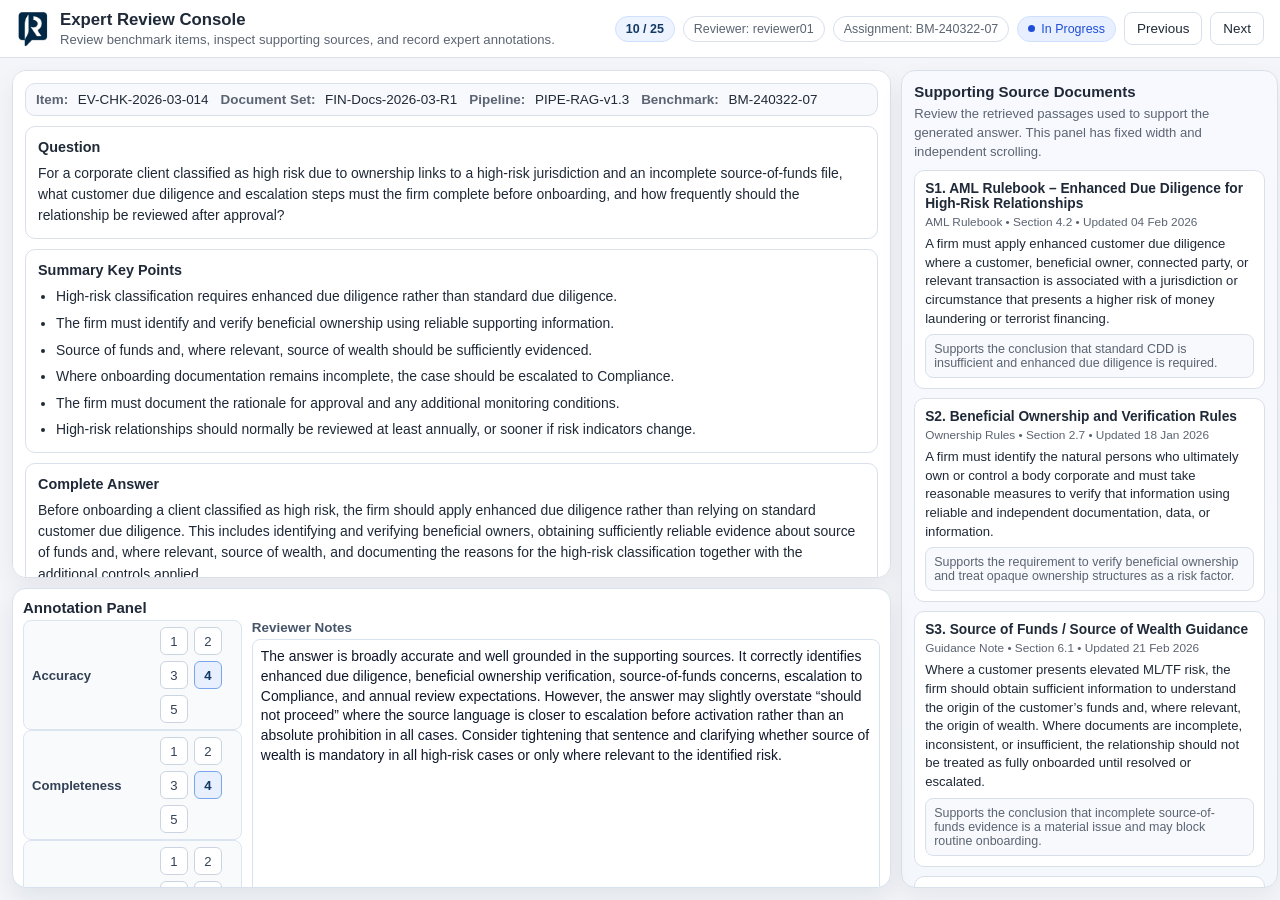
==== ui/review/expertUI.html @ d3af0b57 "Add UI consoles, stylesheets, and project cleanup - Add End User, Admin, and Expert Review Console H" ====
<!DOCTYPE html>
<html lang="en">
<head>
  <meta charset="UTF-8" />
  <meta name="viewport" content="width=device-width, initial-scale=1.0" />
  <title>Expert Review Console</title>
  <link rel="stylesheet" href="../../styles/expert-review.css" />
</head>
<body>
  <div class="app-shell">
    <header class="topbar">
      <div class="brand">
        <img class="brand-logo" src="../../images/askregulalogosmall.png" alt="AskRegula" />
        <div class="topbar-left">
          <h1>Expert Review Console</h1>
          <p>Review benchmark items, inspect supporting sources, and record expert annotations.</p>
        </div>
      </div>
      <div class="topbar-right">
        <span class="pill progress">10 / 25</span>
        <span class="pill">Reviewer: reviewer01</span>
        <span class="pill">Assignment: BM-240322-07</span>
        <span class="pill accent"><span class="pill-dot"></span>In Progress</span>
        <button class="btn">Previous</button>
        <button class="btn">Next</button>
      </div>
    </header>

    <div class="app-frame">
      <div class="review-grid">

        <!-- LEFT TOP: ITEM PANEL -->
        <main class="main">
          <div class="item-meta-row">
            <span><strong>Item:</strong> EV-CHK-2026-03-014</span>
            <span><strong>Document Set:</strong> FIN-Docs-2026-03-R1</span>
            <span><strong>Pipeline:</strong> PIPE-RAG-v1.3</span>
            <span><strong>Benchmark:</strong> BM-240322-07</span>
          </div>

          <section class="content-card">
            <h3>Question</h3>
            <p>
              For a corporate client classified as high risk due to ownership links to a high-risk jurisdiction
              and an incomplete source-of-funds file, what customer due diligence and escalation steps must the
              firm complete before onboarding, and how frequently should the relationship be reviewed after approval?
            </p>
          </section>

          <section class="content-card">
            <h3>Summary Key Points</h3>
            <ul class="bullet-list">
              <li>High-risk classification requires enhanced due diligence rather than standard due diligence.</li>
              <li>The firm must identify and verify beneficial ownership using reliable supporting information.</li>
              <li>Source of funds and, where relevant, source of wealth should be sufficiently evidenced.</li>
              <li>Where onboarding documentation remains incomplete, the case should be escalated to Compliance.</li>
              <li>The firm must document the rationale for approval and any additional monitoring conditions.</li>
              <li>High-risk relationships should normally be reviewed at least annually, or sooner if risk indicators change.</li>
            </ul>
          </section>

          <section class="content-card">
            <h3>Complete Answer</h3>
            <p>
              Before onboarding a client classified as high risk, the firm should apply enhanced due diligence rather
              than relying on standard customer due diligence. This includes identifying and verifying beneficial owners,
              obtaining sufficiently reliable evidence about source of funds and, where relevant, source of wealth, and
              documenting the reasons for the high-risk classification together with the additional controls applied.
              <br><br>
              Where the onboarding file is incomplete, particularly if material source-of-funds evidence is still missing
              or ownership arrangements remain insufficiently transparent, the relationship should not proceed through
              routine approval. Instead, the case should be escalated to Compliance or the relevant internal approval
              function. The escalation record should clearly explain what information is missing, which risk indicators
              were identified, and what additional documentation or approval is required before activation.
              <br><br>
              If the relationship is ultimately approved, it should remain subject to ongoing monitoring proportionate
              to the client’s risk profile. For high-risk clients, periodic review should normally occur at least annually,
              and earlier review may be required where new adverse information appears, ownership structures change,
              or transactional behaviour raises additional concerns.
            </p>
          </section>
        </main>

        <!-- RIGHT: SOURCE DOCUMENTS PANEL -->
        <aside class="sources-panel">
          <h2 class="section-title">Supporting Source Documents</h2>
          <p class="section-subtitle">
            Review the retrieved passages used to support the generated answer. This panel has fixed width and independent scrolling.
          </p>

          <div class="source-card">
            <h4>S1. AML Rulebook – Enhanced Due Diligence for High-Risk Relationships</h4>
            <div class="source-meta">AML Rulebook • Section 4.2 • Updated 04 Feb 2026</div>
            <p>
              A firm must apply enhanced customer due diligence where a customer, beneficial owner, connected party,
              or relevant transaction is associated with a jurisdiction or circumstance that presents a higher risk
              of money laundering or terrorist financing.
            </p>
            <div class="supports">
              Supports the conclusion that standard CDD is insufficient and enhanced due diligence is required.
            </div>
          </div>

          <div class="source-card">
            <h4>S2. Beneficial Ownership and Verification Rules</h4>
            <div class="source-meta">Ownership Rules • Section 2.7 • Updated 18 Jan 2026</div>
            <p>
              A firm must identify the natural persons who ultimately own or control a body corporate and must take
              reasonable measures to verify that information using reliable and independent documentation, data,
              or information.
            </p>
            <div class="supports">
              Supports the requirement to verify beneficial ownership and treat opaque ownership structures as a risk factor.
            </div>
          </div>

          <div class="source-card">
            <h4>S3. Source of Funds / Source of Wealth Guidance</h4>
            <div class="source-meta">Guidance Note • Section 6.1 • Updated 21 Feb 2026</div>
            <p>
              Where a customer presents elevated ML/TF risk, the firm should obtain sufficient information to understand
              the origin of the customer’s funds and, where relevant, the origin of wealth. Where documents are incomplete,
              inconsistent, or insufficient, the relationship should not be treated as fully onboarded until resolved or escalated.
            </p>
            <div class="supports">
              Supports the conclusion that incomplete source-of-funds evidence is a material issue and may block routine onboarding.
            </div>
          </div>

          <div class="source-card">
            <h4>S4. Internal High-Risk Client Onboarding Policy</h4>
            <div class="source-meta">Internal Policy • Control 8.3 • Updated 03 Mar 2026</div>
            <p>
              Any onboarding involving enhanced due diligence, unresolved risk indicators, or incomplete documentation
              must be referred to Compliance for review and approval before account activation.
            </p>
            <div class="supports">
              Supports the escalation requirement and the need for Compliance approval before proceeding.
            </div>
          </div>

          <div class="source-card">
            <h4>S5. Ongoing Monitoring and Review Frequency Standard</h4>
            <div class="source-meta">Monitoring Standard • Section 5.4 • Updated 12 Feb 2026</div>
            <p>
              Customer relationships must be subject to ongoing monitoring on a risk-sensitive basis. High-risk customers
              must be reviewed more frequently than standard-risk customers, and a full review should ordinarily occur at
              intervals not exceeding 12 months unless a more frequent cycle is justified.
            </p>
            <div class="supports">
              Supports the statement that high-risk relationships should be reviewed at least annually and possibly sooner.
            </div>
          </div>
        </aside>

        <!-- LEFT BOTTOM: ANNOTATION PANEL -->
        <section class="review-drawer">
          <h2 class="section-title">Annotation Panel</h2>
          <div class="annotation-layout">
            <div class="annotation-left">
              <div class="annotation-row">
                <div class="row-label">Accuracy</div>
                <div class="rating-group">
                  <input type="radio" id="acc1" name="accuracy" value="1"><label for="acc1">1</label>
                  <input type="radio" id="acc2" name="accuracy" value="2"><label for="acc2">2</label>
                  <input type="radio" id="acc3" name="accuracy" value="3"><label for="acc3">3</label>
                  <input type="radio" id="acc4" name="accuracy" value="4" checked><label for="acc4">4</label>
                  <input type="radio" id="acc5" name="accuracy" value="5"><label for="acc5">5</label>
                </div>
              </div>

              <div class="annotation-row">
                <div class="row-label">Completeness</div>
                <div class="rating-group">
                  <input type="radio" id="comp1" name="completeness" value="1"><label for="comp1">1</label>
                  <input type="radio" id="comp2" name="completeness" value="2"><label for="comp2">2</label>
                  <input type="radio" id="comp3" name="completeness" value="3"><label for="comp3">3</label>
                  <input type="radio" id="comp4" name="completeness" value="4" checked><label for="comp4">4</label>
                  <input type="radio" id="comp5" name="completeness" value="5"><label for="comp5">5</label>
                </div>
              </div>

              <div class="annotation-row">
                <div class="row-label">Grounding</div>
                <div class="rating-group">
                  <input type="radio" id="gr1" name="grounding" value="1"><label for="gr1">1</label>
                  <input type="radio" id="gr2" name="grounding" value="2"><label for="gr2">2</label>
                  <input type="radio" id="gr3" name="grounding" value="3"><label for="gr3">3</label>
                  <input type="radio" id="gr4" name="grounding" value="4"><label for="gr4">4</label>
                  <input type="radio" id="gr5" name="grounding" value="5" checked><label for="gr5">5</label>
                </div>
              </div>

              <div class="annotation-row">
                <div class="row-label">Readibility</div>
                <div class="rating-group">
                  <input type="radio" id="read1" name="readibility" value="1"><label for="read1">1</label>
                  <input type="radio" id="read2" name="readibility" value="2"><label for="read2">2</label>
                  <input type="radio" id="read3" name="readibility" value="3"><label for="read3">3</label>
                  <input type="radio" id="read4" name="readibility" value="4" checked><label for="read4">4</label>
                  <input type="radio" id="read5" name="readibility" value="5"><label for="read5">5</label>
                </div>
              </div>

              <div class="annotation-row">
                <div class="row-label">Simplicity</div>
                <div class="rating-group">
                  <input type="radio" id="simp1" name="simplicity" value="1"><label for="simp1">1</label>
                  <input type="radio" id="simp2" name="simplicity" value="2"><label for="simp2">2</label>
                  <input type="radio" id="simp3" name="simplicity" value="3" checked><label for="simp3">3</label>
                  <input type="radio" id="simp4" name="simplicity" value="4"><label for="simp4">4</label>
                  <input type="radio" id="simp5" name="simplicity" value="5"><label for="simp5">5</label>
                </div>
              </div>

              <div class="annotation-row">
                <div class="row-label">Desicion</div>
                <div class="rating-group">
                  <input type="radio" id="dec-reject" name="desicion" value="Reject"><label for="dec-reject">Reject</label>
                  <input type="radio" id="dec-revise" name="desicion" value="Revise" checked><label for="dec-revise">Revise</label>
                  <input type="radio" id="dec-accept" name="desicion" value="Accept"><label for="dec-accept">Accept</label>
                </div>
              </div>
            </div>

            <div class="annotation-notes annotation-panel">
              
              <div>
                <label>Reviewer Notes</label>
                <textarea>
The answer is broadly accurate and well grounded in the supporting sources. It correctly identifies enhanced due diligence, beneficial ownership verification, source-of-funds concerns, escalation to Compliance, and annual review expectations. However, the answer may slightly overstate “should not proceed” where the source language is closer to escalation before activation rather than an absolute prohibition in all cases. Consider tightening that sentence and clarifying whether source of wealth is mandatory in all high-risk cases or only where relevant to the identified risk.
                </textarea>
              </div>
              <div class="annotation-actions">
                <button class="btn">Save Draft</button>
                <button class="btn primary">Submit Review</button>
              </div>
            </div>
          </div>
        </section>

      </div>
    </div>
  </div>
</body>
</html>
---- styles/expert-review.css ----
/* =====================================================
   Expert Review Console — Stylesheet
   /styles/expert-review.css
   ===================================================== */

:root {
  --bg: #f3f5f9;
  --panel: #ffffff;
  --panel-soft: #f8f9fc;
  --border: #d9e0ea;
  --text: #1f2937;
  --text-soft: #5b6472;
  --accent: #2563eb;
  --accent-soft: #e8f0ff;
  --success: #16a34a;
  --warning: #d97706;
  --danger: #dc2626;
  --radius: 14px;
  --shadow: 0 10px 24px rgba(15, 23, 42, 0.06);
  --annotation-panel-h: 300px;
}

* {
  box-sizing: border-box;
}

html,
body {
  height: 100%;
  margin: 0;
  font-family: Inter, Arial, sans-serif;
  background: var(--bg);
  color: var(--text);
}

/* ── App shell ── */
.app-shell {
  height: 100vh;
  display: flex;
  flex-direction: column;
}

/* ── Topbar ── */
.topbar {
  flex: 0 0 auto;
  display: flex;
  align-items: center;
  justify-content: space-between;
  padding: 10px 16px;
  background: #fff;
  border-bottom: 1px solid var(--border);
}

.brand {
  display: flex;
  align-items: center;
  gap: 10px;
}

.brand-logo {
  width: 34px;
  height: auto;
  display: block;
}

.topbar-left h1 {
  margin: 0;
  font-size: 1.05rem;
  font-weight: 700;
}

.topbar-left p {
  margin: 2px 0 0;
  color: var(--text-soft);
  font-size: 0.82rem;
}

.topbar-right {
  display: flex;
  gap: 8px;
  align-items: center;
  flex-wrap: wrap;
  justify-content: flex-end;
  max-width: 58%;
}

/* ── Pills ── */
.pill {
  display: inline-flex;
  align-items: center;
  gap: 6px;
  border: 1px solid var(--border);
  border-radius: 999px;
  padding: 5px 10px;
  background: #fff;
  font-size: 0.78rem;
  color: var(--text-soft);
  white-space: nowrap;
}

.pill.accent {
  color: #1e4ed8;
  background: var(--accent-soft);
  border-color: #cfe0ff;
}

.pill.progress {
  font-weight: 700;
  color: #123a63;
  background: #eef4ff;
  border-color: #cfe0ff;
}

.pill-dot {
  width: 7px;
  height: 7px;
  border-radius: 999px;
  background: #1e4ed8;
}

/* ── Buttons ── */
.btn {
  border: 1px solid var(--border);
  background: #fff;
  color: var(--text);
  border-radius: 8px;
  padding: 8px 12px;
  font-size: 0.84rem;
  cursor: pointer;
}

.btn.primary {
  background: var(--accent);
  border-color: var(--accent);
  color: #fff;
}

/* ── App frame & review grid ── */
.app-frame {
  flex: 1;
  min-height: 0;
  overflow: hidden;
  padding: 12px;
}

.review-grid {
  display: grid;
  grid-template-columns: 70% 30%;
  grid-template-rows: minmax(0, 1fr) var(--annotation-panel-h);
  grid-template-areas:
    "item sources"
    "annotations sources";
  height: 100%;
  min-height: 0;
  gap: 10px;
}

/* ── Panels ── */
.main {
  grid-area: item;
  min-height: 0;
  overflow-y: auto;
  background: var(--panel);
  border: 1px solid var(--border);
  border-radius: var(--radius);
  box-shadow: var(--shadow);
  padding: 12px;
}

.sources-panel {
  grid-area: sources;
  min-height: 0;
  overflow-y: auto;
  background: linear-gradient(180deg, #f8f9fe 0%, #f4f7fb 100%);
  border: 1px solid var(--border);
  border-radius: var(--radius);
  box-shadow: var(--shadow);
  padding: 12px;
}

/* ── Review / Annotation drawer ── */
.review-drawer {
  grid-area: annotations;
  height: var(--annotation-panel-h);
  max-height: var(--annotation-panel-h);
  min-height: 0;
  overflow: hidden;
  display: flex;
  flex-direction: column;
  background: #ffffff;
  border: 1px solid #d7e2ee;
  border-radius: var(--radius);
  box-shadow: 0 10px 24px rgba(15, 23, 42, 0.08);
  padding: 10px;
}

.review-drawer .section-title { color: #1f2937; }

.review-drawer .annotation-row {
  background: #f8fafc;
  border: 1px solid #dbe5f0;
  box-shadow: none;
}

.review-drawer .row-label { color: #334155; }

.review-drawer .annotation-panel label { color: #475569; }

.review-drawer .annotation-panel textarea {
  background: #ffffff;
  border: 1px solid #d7e2ee;
  color: #0f172a;
}

.review-drawer .annotation-actions { border-top: 1px solid #e2e8f0; }

.review-drawer .btn {
  border-color: #cbd5e1;
  background: #f8fafc;
  color: #334155;
  box-shadow: 0 1px 2px rgba(15, 23, 42, 0.06);
}

.review-drawer .btn.primary {
  background: linear-gradient(135deg, #123a63, #165288);
  border-color: #123a63;
  color: #ffffff;
  box-shadow: 0 8px 18px rgba(18, 58, 99, 0.22);
}

/* ── Rating chips inside drawer ── */
.review-drawer .rating-group label {
  border-color: #cbd5e1;
  color: #334155;
}

.review-drawer .rating-group label:hover {
  background: #f1f5f9;
  border-color: #94a3b8;
}

.review-drawer .rating-group input:checked + label {
  background: #e8f0ff;
  border-color: #7aa6e8;
  color: #123a63;
}

/* ── Typography ── */
.section-title {
  margin: 0 0 4px;
  font-size: 0.94rem;
  font-weight: 700;
}

.section-subtitle {
  margin: 0 0 9px;
  color: var(--text-soft);
  font-size: 0.82rem;
  line-height: 1.45;
}

/* ── Item meta row ── */
.item-meta-row {
  display: flex;
  flex-wrap: nowrap;
  align-items: center;
  gap: 12px;
  overflow-x: auto;
  padding: 8px 10px;
  margin-bottom: 10px;
  border: 1px solid var(--border);
  border-radius: 10px;
  background: var(--panel-soft);
  font-size: 0.84rem;
}

.item-meta-row span { white-space: nowrap; }

.item-meta-row strong {
  color: var(--text-soft);
  font-weight: 600;
  margin-right: 6px;
}

/* ── Content cards ── */
.content-card {
  background: #fff;
  border: 1px solid var(--border);
  border-radius: 10px;
  padding: 12px;
  margin-bottom: 10px;
}

.content-card h3 {
  margin: 0 0 8px;
  font-size: 0.9rem;
  font-weight: 700;
}

.content-card p {
  margin: 0;
  line-height: 1.52;
  color: var(--text);
  font-size: 0.87rem;
}

.bullet-list {
  margin: 0;
  padding-left: 18px;
  color: var(--text);
  line-height: 1.48;
  font-size: 0.87rem;
}

.bullet-list li + li { margin-top: 6px; }

/* ── Source cards ── */
.source-card {
  border: 1px solid var(--border);
  border-radius: 10px;
  background: #fff;
  padding: 10px;
  margin-bottom: 9px;
}

.source-card h4 {
  margin: 0 0 4px;
  font-size: 0.86rem;
  font-weight: 700;
}

.source-meta {
  font-size: 0.74rem;
  color: var(--text-soft);
  margin-bottom: 6px;
}

.source-card p {
  margin: 0 0 6px;
  font-size: 0.82rem;
  line-height: 1.42;
  color: var(--text);
}

.supports {
  font-size: 0.78rem;
  color: var(--text-soft);
  background: #f7f9fc;
  border: 1px solid var(--border);
  border-radius: 8px;
  padding: 7px 8px;
}

/* ── Annotation rows & rating groups ── */
.annotation-row {
  display: grid;
  grid-template-columns: 120px 1fr;
  gap: 8px;
  align-items: center;
  background: #fff;
  border: 1px solid var(--border);
  border-radius: 8px;
  padding: 6px 8px;
}

.row-label {
  font-size: 0.82rem;
  font-weight: 600;
  color: var(--text-soft);
  white-space: nowrap;
}

.rating-group {
  display: inline-flex;
  gap: 6px;
  flex-wrap: wrap;
  align-items: center;
}

.rating-group input { display: none; }

.rating-group label {
  min-width: 28px;
  height: 28px;
  padding: 0 8px;
  display: inline-flex;
  align-items: center;
  justify-content: center;
  border: 1px solid var(--border);
  border-radius: 6px;
  font-size: 0.82rem;
  color: var(--text-soft);
  background: #fff;
  cursor: pointer;
  user-select: none;
}

.rating-group label:hover {
  background: #f5f8ff;
  border-color: #bfd3ff;
}

.rating-group input:checked + label {
  background: var(--accent-soft);
  border-color: #a9c4ff;
  color: #1e4ed8;
  font-weight: 700;
}

/* ── Annotation panel layout ── */
.annotation-panel textarea,
.annotation-actions select {
  width: 100%;
  border: 1px solid var(--border);
  border-radius: 8px;
  padding: 7px 8px;
  font-size: 0.87rem;
  background: #fff;
  color: var(--text);
}

.annotation-layout {
  display: grid;
  grid-template-columns: 0.62fr 1.78fr;
  gap: 10px;
  margin-bottom: 8px;
  flex: 1 1 auto;
  min-height: 0;
}

.annotation-left {
  display: grid;
  gap: 0px;
  align-content: start;
}

.annotation-notes { min-height: 0; }

.annotation-notes.annotation-panel {
  display: flex;
  flex-direction: column;
  min-height: 0;
}

.annotation-panel {
  display: grid;
  grid-template-columns: 1fr;
  gap: 8px;
}

.annotation-panel label {
  display: block;
  font-size: 0.84rem;
  font-weight: 600;
  color: var(--text-soft);
  margin-bottom: 4px;
}

.annotation-panel textarea {
  min-height: 0;
  resize: none;
  line-height: 1.42;
  font-family: inherit;
}

.annotation-notes > div:first-child {
  flex: 1 1 auto;
  display: flex;
  flex-direction: column;
  min-height: 0;
}

.annotation-notes textarea {
  flex: 1 1 auto;
  height: 100%;
  min-height: 0;
}

/* ── Annotation actions ── */
.annotation-actions {
  display: grid;
  grid-template-columns: auto auto;
  gap: 8px;
  align-items: end;
  justify-content: end;
  padding-top: 6px;
  margin-top: auto;
  border-top: 1px solid #e6ecf4;
}

.annotation-actions .btn { height: 34px; }

/* ── Responsive breakpoints ── */
@media (max-width: 1200px) {
  .review-grid {
    grid-template-columns: 1fr;
    grid-template-rows: auto auto auto;
    grid-template-areas:
      "item"
      "annotations"
      "sources";
  }

  .annotation-layout { grid-template-columns: 1fr; }

  .annotation-row { grid-template-columns: 120px 1fr; }

  .annotation-actions { grid-template-columns: 1fr; }
}

@media (max-width: 700px) {
  .annotation-row { grid-template-columns: 1fr; }
}
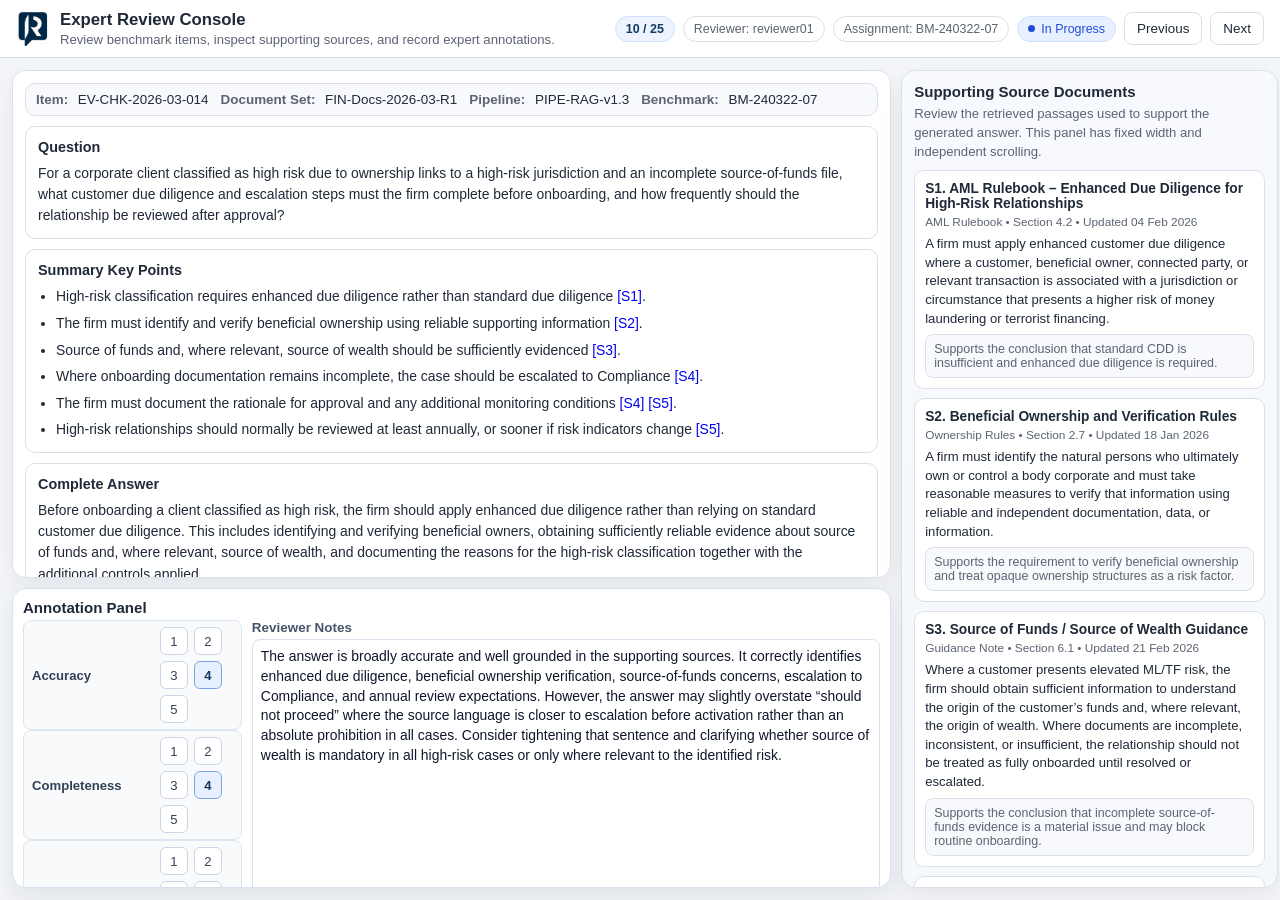
==== commit a8f5c33d: "review: link expertUI key points to supporting sources with scroll+highlight; add CSS highlight for " ====
--- a/ui/review/expertUI.html
+++ b/ui/review/expertUI.html
@@ -4,6 +4,7 @@
   <meta charset="UTF-8" />
   <meta name="viewport" content="width=device-width, initial-scale=1.0" />
   <title>Expert Review Console</title>
+  <link rel="icon" type="image/png" href="../../images/askregulalogominimal2.png" />
   <link rel="stylesheet" href="../../styles/expert-review.css" />
 </head>
 <body>
@@ -50,12 +51,31 @@
           <section class="content-card">
             <h3>Summary Key Points</h3>
             <ul class="bullet-list">
-              <li>High-risk classification requires enhanced due diligence rather than standard due diligence.</li>
-              <li>The firm must identify and verify beneficial ownership using reliable supporting information.</li>
-              <li>Source of funds and, where relevant, source of wealth should be sufficiently evidenced.</li>
-              <li>Where onboarding documentation remains incomplete, the case should be escalated to Compliance.</li>
-              <li>The firm must document the rationale for approval and any additional monitoring conditions.</li>
-              <li>High-risk relationships should normally be reviewed at least annually, or sooner if risk indicators change.</li>
+              <li>
+                High-risk classification requires enhanced due diligence rather than standard due diligence
+                <a href="#source-s1" class="evidence-ref-link" data-target-id="source-s1">[S1]</a>.
+              </li>
+              <li>
+                The firm must identify and verify beneficial ownership using reliable supporting information
+                <a href="#source-s2" class="evidence-ref-link" data-target-id="source-s2">[S2]</a>.
+              </li>
+              <li>
+                Source of funds and, where relevant, source of wealth should be sufficiently evidenced
+                <a href="#source-s3" class="evidence-ref-link" data-target-id="source-s3">[S3]</a>.
+              </li>
+              <li>
+                Where onboarding documentation remains incomplete, the case should be escalated to Compliance
+                <a href="#source-s4" class="evidence-ref-link" data-target-id="source-s4">[S4]</a>.
+              </li>
+              <li>
+                The firm must document the rationale for approval and any additional monitoring conditions
+                <a href="#source-s4" class="evidence-ref-link" data-target-id="source-s4">[S4]</a>
+                <a href="#source-s5" class="evidence-ref-link" data-target-id="source-s5">[S5]</a>.
+              </li>
+              <li>
+                High-risk relationships should normally be reviewed at least annually, or sooner if risk indicators change
+                <a href="#source-s5" class="evidence-ref-link" data-target-id="source-s5">[S5]</a>.
+              </li>
             </ul>
           </section>
 
@@ -88,7 +108,7 @@
             Review the retrieved passages used to support the generated answer. This panel has fixed width and independent scrolling.
           </p>
 
-          <div class="source-card">
+          <div class="source-card" id="source-s1">
             <h4>S1. AML Rulebook – Enhanced Due Diligence for High-Risk Relationships</h4>
             <div class="source-meta">AML Rulebook • Section 4.2 • Updated 04 Feb 2026</div>
             <p>
@@ -101,7 +121,7 @@
             </div>
           </div>
 
-          <div class="source-card">
+          <div class="source-card" id="source-s2">
             <h4>S2. Beneficial Ownership and Verification Rules</h4>
             <div class="source-meta">Ownership Rules • Section 2.7 • Updated 18 Jan 2026</div>
             <p>
@@ -114,7 +134,7 @@
             </div>
           </div>
 
-          <div class="source-card">
+          <div class="source-card" id="source-s3">
             <h4>S3. Source of Funds / Source of Wealth Guidance</h4>
             <div class="source-meta">Guidance Note • Section 6.1 • Updated 21 Feb 2026</div>
             <p>
@@ -127,7 +147,7 @@
             </div>
           </div>
 
-          <div class="source-card">
+          <div class="source-card" id="source-s4">
             <h4>S4. Internal High-Risk Client Onboarding Policy</h4>
             <div class="source-meta">Internal Policy • Control 8.3 • Updated 03 Mar 2026</div>
             <p>
@@ -139,7 +159,7 @@
             </div>
           </div>
 
-          <div class="source-card">
+          <div class="source-card" id="source-s5">
             <h4>S5. Ongoing Monitoring and Review Frequency Standard</h4>
             <div class="source-meta">Monitoring Standard • Section 5.4 • Updated 12 Feb 2026</div>
             <p>
@@ -242,5 +262,34 @@
       </div>
     </div>
   </div>
-</body>
-</html>+    <script>
+      (function () {
+        const evidenceRefLinks = document.querySelectorAll('.evidence-ref-link');
+
+        if (!evidenceRefLinks || !evidenceRefLinks.length) return;
+
+        evidenceRefLinks.forEach(function (link) {
+          link.addEventListener('click', function (evt) {
+            evt.preventDefault();
+            const targetId = link.getAttribute('data-target-id');
+            if (!targetId) return;
+
+            const card = document.getElementById(targetId);
+            if (!card) return;
+
+            document.querySelectorAll('.source-card--highlight').forEach(function (c) {
+              c.classList.remove('source-card--highlight');
+            });
+
+            card.classList.add('source-card--highlight');
+            card.scrollIntoView({ behavior: 'smooth', block: 'nearest', inline: 'nearest' });
+
+            window.setTimeout(function () {
+              card.classList.remove('source-card--highlight');
+            }, 1500);
+          });
+        });
+      })();
+    </script>
+  </body>
+</html>
--- a/styles/expert-review.css
+++ b/styles/expert-review.css
@@ -323,6 +323,11 @@
   margin-bottom: 9px;
 }
 
+.source-card--highlight {
+  box-shadow: 0 0 0 1px #16528844, 0 0 0 3px #1652881a;
+  background: #f4f6ff;
+}
+
 .source-card h4 {
   margin: 0 0 4px;
   font-size: 0.86rem;
@@ -349,6 +354,16 @@
   border: 1px solid var(--border);
   border-radius: 8px;
   padding: 7px 8px;
+}
+
+/* Inline evidence links used in key points */
+.evidence-ref-link {
+  text-decoration: none;
+  cursor: pointer;
+}
+
+.evidence-ref-link:hover {
+  text-decoration: underline;
 }
 
 /* ── Annotation rows & rating groups ── */
